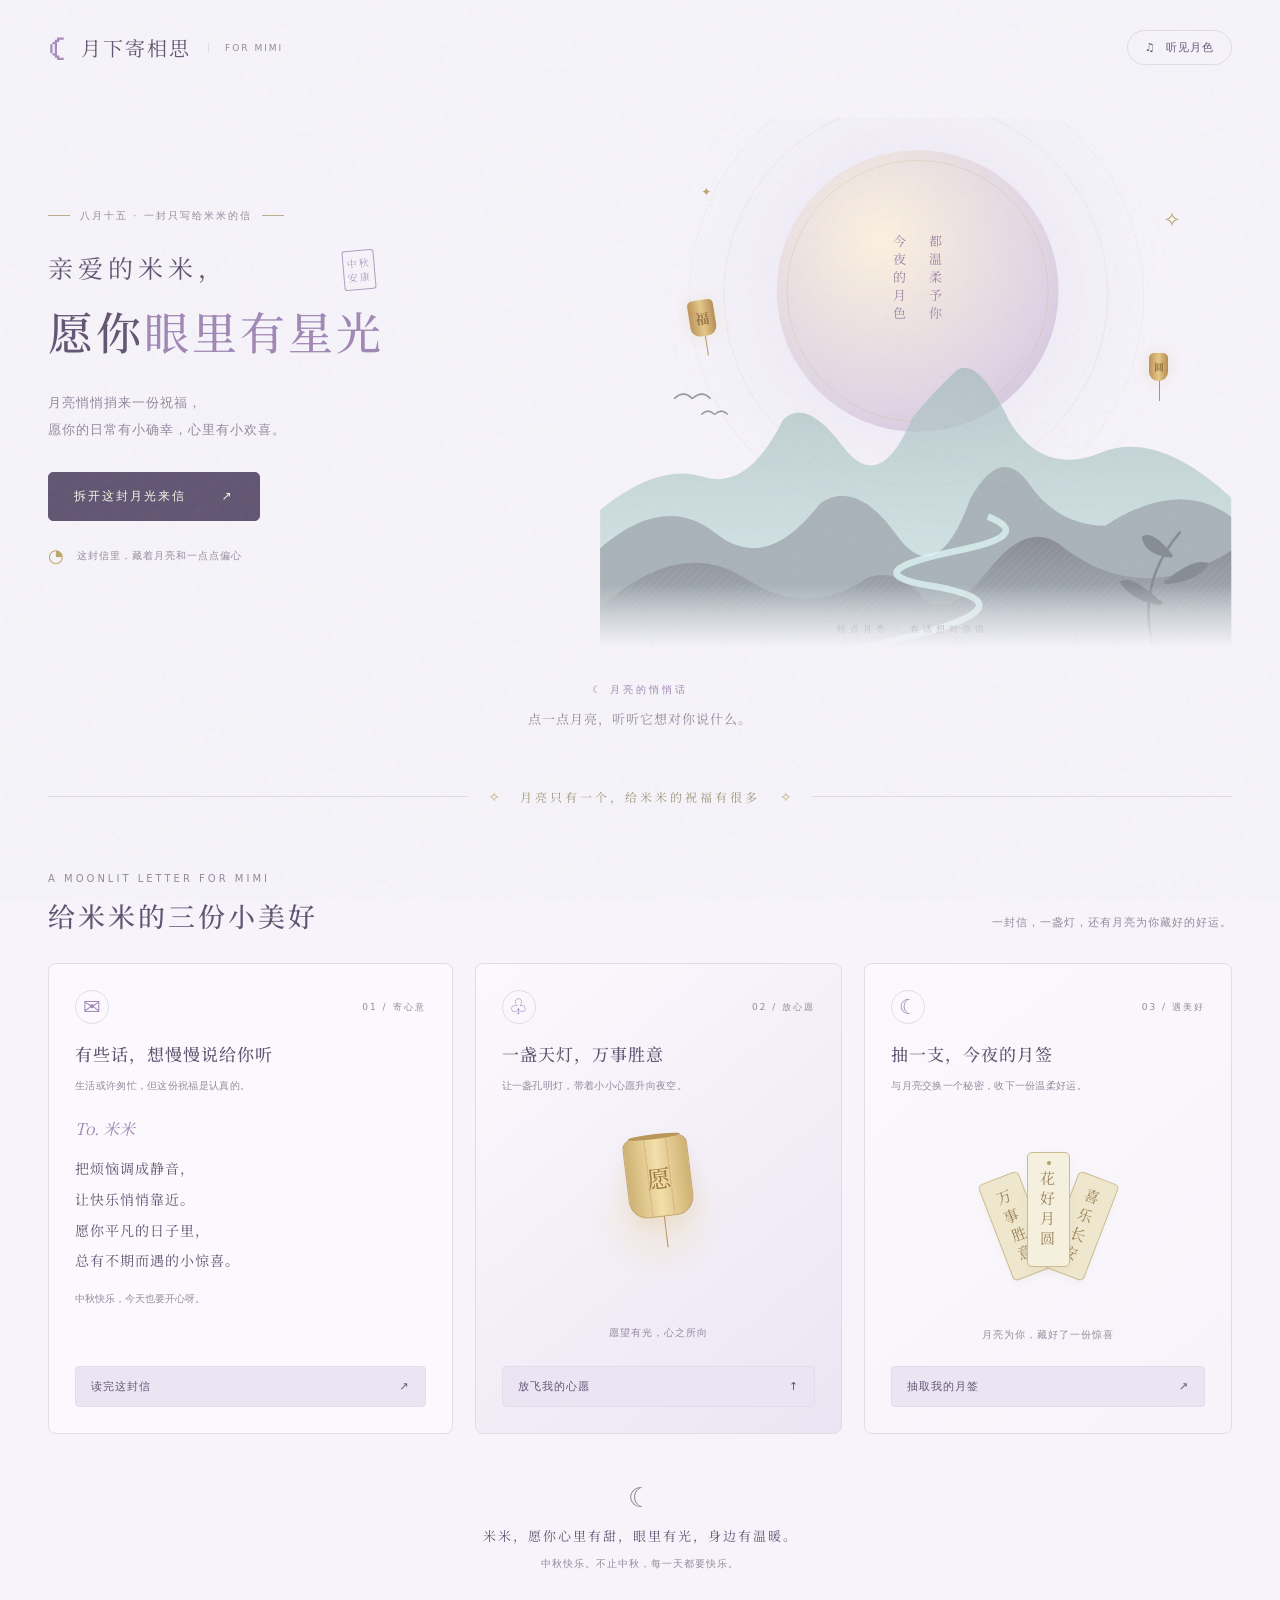
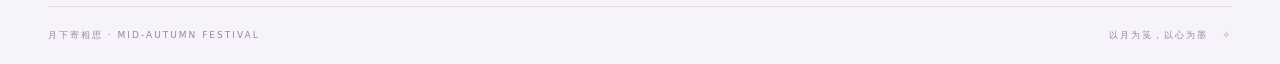
==== mimi.html @ a18cd8bc "Build personalized Mid-Autumn greeting pages" ====
<!doctype html>
<html lang="zh-CN">
<head>
  <meta charset="UTF-8"><meta name="viewport" content="width=device-width, initial-scale=1">
  <meta name="theme-color" content="#eef0e6"><meta name="description" content="给米米的一份中秋小惊喜。愿月光温柔，愿你常乐常安。">
  <title>给米米的月光来信 · 中秋快乐</title><link rel="stylesheet" href="style.css"><link rel="stylesheet" href="personal.css">
</head>
<body class="personal theme-lilac" data-recipient="mimi">
  <header class="header"><a class="brand" href="mimi.html" aria-label="给米米的月光来信"><span class="brand-icon">☾</span>月下寄相思<span class="brand-en">FOR MIMI</span></a><button class="sound" id="sound" aria-pressed="false"><span>♫</span> <span id="sound-label">听见月色</span></button></header>
  <main>
    <section class="hero" aria-labelledby="title">
      <div class="hero-copy"><div class="eyebrow"><span></span> 八月十五 · 一封只写给米米的信 <span></span></div><h1 id="title"><small>亲爱的米米，</small>愿你<span>眼里有星光</span><i class="seal">中秋<br>安康</i></h1><p class="intro">月亮悄悄捎来一份祝福，<br>愿你的日常有小确幸，心里有小欢喜。</p><button class="primary" id="start">拆开这封月光来信 <span>↗</span></button><div class="hero-note"><span class="small-moon">◔</span> 这封信里，藏着月亮和一点点偏心</div></div>
      <div class="landscape" aria-label="月光下的山水与祝福">
        <button class="moon" id="moon-secret" aria-label="点月亮，读给米米的悄悄话"><span>今夜的月色</span><span>都温柔予你</span></button><div class="orbit orbit-one"></div><div class="orbit orbit-two"></div>
        <svg class="mountains" viewBox="0 0 760 560" fill="none" xmlns="http://www.w3.org/2000/svg" aria-hidden="true"><defs><linearGradient id="back" x2="0" y2="1"><stop stop-color="#9cad98"/><stop offset="1" stop-color="#ced5be"/></linearGradient><linearGradient id="front" x2="0" y2="1"><stop stop-color="#3e695c"/><stop offset="1" stop-color="#8caa89"/></linearGradient><pattern id="lines" width="9" height="9" patternUnits="userSpaceOnUse"><path d="M0 9L9 0" stroke="#f4f2dc" stroke-opacity=".1"/></pattern></defs><path d="M0 383Q70 326 124 343T220 275Q247 246 292 306T376 272Q401 241 427 217T494 278Q535 342 603 314T760 368V560H0Z" fill="url(#back)"/><path d="M0 429Q78 362 139 411T265 375Q308 345 357 413T446 369Q483 303 517 352T608 402Q697 344 760 391V560H0Z" fill="#779580"/><path d="M0 500Q97 415 174 465T323 464Q359 452 390 490Q421 515 469 454T558 428Q653 500 760 432V560H0Z" fill="url(#front)"/><path d="M0 500Q97 415 174 465T323 464Q359 452 390 490Q421 515 469 454T558 428Q653 500 760 432V560H0Z" fill="url(#lines)"/><path d="M260 560Q570 501 391 473Q306 457 434 431Q523 413 467 391" stroke="#e0dfbe" stroke-width="8" opacity=".75"/><path d="M89 249q12-11 22 0m0 0q12-11 22 0M122 268q8-8 16 0m0 0q8-8 16 0" stroke="#5e7763" stroke-width="2"/><g stroke="#466950" stroke-width="3"><path d="M670 560q-29-84 29-151M677 494q-31-7-43-25M680 469q31-3 48-19M688 438q-22-7-31-19"/><path d="M689 439q-23-30-35-23q4 20 35 23M680 471q34-29 51-23q-13 20-51 23M676 496q-36-34-48-26q16 23 48 26" fill="#466950"/></g></svg>
        <div class="scene-lantern lantern-a"><b>福</b></div><div class="scene-lantern lantern-b"><b>圆</b></div><div class="scene-caption">轻点月亮 · 有话想对你说</div><div class="star star-one">✧</div><div class="star star-two">✦</div>
      </div>
    </section>
    <div class="secret-note"><span>☾ 月亮的悄悄话</span><p id="secret-message" aria-live="polite">点一点月亮，听听它想对你说什么。</p></div>
    <div class="poem-divider"><span></span><i>✧</i><p>月亮只有一个，给米米的祝福有很多</p><i>✧</i><span></span></div>
    <section class="wishes" id="wishes" aria-labelledby="wishes-title"><div class="section-heading"><div><p class="eyebrow">A MOONLIT LETTER FOR MIMI</p><h2 id="wishes-title">给米米的三份小美好</h2></div><p>一封信，一盏灯，还有月亮为你藏好的好运。</p></div>
      <div class="cards"><article class="card letter-card"><div class="card-top"><span class="card-icon">✉</span><span class="card-number">01 / 寄心意</span></div><h3>有些话，想慢慢说给你听</h3><p>生活或许匆忙，但这份祝福是认真的。</p><div class="letter-preview"><span class="letter-salutation">To. 米米</span><p>把烦恼调成静音，<br>让快乐悄悄靠近。<br>愿你平凡的日子里，<br>总有不期而遇的小惊喜。</p><span class="letter-mark">中秋快乐，今天也要开心呀。</span></div><button class="card-button" id="open-letter">读完这封信 <span>↗</span></button></article>
      <article class="card lantern-card"><div class="card-top"><span class="card-icon">♧</span><span class="card-number">02 / 放心愿</span></div><h3>一盏天灯，万事胜意</h3><p>让一盏孔明灯，带着小小心愿升向夜空。</p><div class="lantern-preview" aria-hidden="true"><div class="lantern-glow"></div><div class="large-lantern"><span>愿</span></div><div class="lantern-string"></div></div><div class="lantern-counter" id="lantern-counter">愿望有光，心之所向</div><button class="card-button" id="release">放飞我的心愿 <span>↑</span></button></article>
      <article class="card fortune-card"><div class="card-top"><span class="card-icon">☾</span><span class="card-number">03 / 遇美好</span></div><h3>抽一支，今夜的月签</h3><p>与月亮交换一个秘密，收下一份温柔好运。</p><div class="fortune-art" aria-hidden="true"><div class="fortune-slip slip-left">万事胜意</div><div class="fortune-slip slip-right">喜乐长安</div><div class="fortune-slip slip-center">花好月圆</div></div><p class="fortune-hint" id="fortune-hint">月亮为你，藏好了一份惊喜</p><button class="card-button" id="draw">抽取我的月签 <span>↗</span></button></article></div>
    </section>
    <footer><span class="footer-moon">☾</span><p>米米，愿你心里有甜，眼里有光，身边有温暖。</p><span>中秋快乐。不止中秋，每一天都要快乐。</span><div class="footer-bottom"><span>月下寄相思 · MID-AUTUMN FESTIVAL</span><span>以月为笺，以心为墨 <i>✧</i></span></div></footer>
  </main>
  <div class="flying-lanterns" id="sky" aria-hidden="true"></div><div class="toast" id="toast" role="status"></div>
  <dialog id="result"><button class="close" id="close-dialog" aria-label="关闭">×</button><div class="dialog-moon">☾</div><p class="eyebrow" id="result-kicker">一封月光来信</p><h2 id="result-title">中秋快乐</h2><p class="result-to" id="result-to"></p><p class="result-message" id="result-message"></p><p class="result-from" id="result-from"></p><div class="dialog-actions"><button class="primary" id="share">复制祝福链接 ↗</button><button class="secondary" id="save">保存祝福卡片 ↓</button></div><p class="dialog-foot">天涯共此时 · 千里共婵娟</p></dialog>
  <script src="profiles.js"></script><script src="app.js"></script>
</body>
</html>
---- style.css ----
@import url('https://fonts.googleapis.com/css2?family=Noto+Serif+SC:wght@400;500;600;700&display=swap');
:root{--paper:#f6f5ed;--ink:#294c40;--muted:#7d8777;--gold:#b99958;--line:#dce0d1;--serif:'Noto Serif SC','Songti SC',SimSun,serif}*{box-sizing:border-box}html{scroll-behavior:smooth}body{margin:0;background:var(--paper);color:var(--ink);font-family:system-ui,-apple-system,'Microsoft YaHei',sans-serif;font-size:14px}body:before{content:'';position:fixed;inset:0;pointer-events:none;opacity:.13;z-index:10;background-image:url("data:image/svg+xml,%3Csvg viewBox='0 0 180 180' xmlns='http://www.w3.org/2000/svg'%3E%3Cfilter id='n'%3E%3CfeTurbulence type='fractalNoise' baseFrequency='.85' numOctaves='3' stitchTiles='stitch'/%3E%3C/filter%3E%3Cpath fill='%23918f72' opacity='.35' filter='url(%23n)' d='M0 0h180v180H0z'/%3E%3C/svg%3E")}button,a,input,textarea{-webkit-tap-highlight-color:transparent}button{font:inherit;cursor:pointer}button:focus-visible,a:focus-visible{outline:3px solid #b99958;outline-offset:5px}button{transition:transform .2s,background .2s}button:hover{transform:translateY(-2px)}.header{max-width:1280px;margin:auto;height:100px;padding:0 48px;display:flex;align-items:center;justify-content:space-between}.brand{display:flex;align-items:center;gap:13px;color:var(--ink);text-decoration:none;font-family:var(--serif);font-size:20px;letter-spacing:2px}.brand-icon{font:36px Georgia;color:var(--gold)}.brand-en{font:9px system-ui;letter-spacing:2px;border-left:1px solid #ccd1c2;padding-left:16px;margin-left:4px}.sound{background:transparent;border:1px solid #d5dacb;border-radius:30px;padding:9px 17px;color:#647463;font-size:11px;letter-spacing:1px}.sound>span:first-child{margin-right:6px}.hero{max-width:1280px;margin:auto;min-height:586px;position:relative;display:grid;grid-template-columns:46% 54%;align-items:center;padding:10px 48px 45px}.hero-copy{z-index:2;padding-top:10px}.eyebrow{font-size:10px;letter-spacing:3px;color:#8c977f;display:flex;align-items:center;gap:10px}.hero .eyebrow{color:#928569;letter-spacing:4px;font-size:12px}.eyebrow>span{width:22px;height:1px;background:#b9ae8e}h1{font:500 clamp(40px,4.3vw,61px)/1.55 var(--serif);letter-spacing:7px;margin:23px 0 19px;position:relative;width:max-content}h1>span{color:#a48c54}.seal{display:inline-block;vertical-align:middle;font:11px/1.4 var(--serif);font-style:normal;color:#a8664d;border:1px solid #ae735e;border-radius:3px;padding:5px 3px;letter-spacing:2px;margin-left:14px;transform:rotate(-5deg)}.intro{color:#7a8373;line-height:2.1;font-size:13px;letter-spacing:2px;margin-bottom:29px}.primary{border:1px solid var(--ink);border-radius:5px;background:var(--ink);color:#faf7e8;padding:15px 25px;font-size:12px;letter-spacing:2px}.primary span{margin-left:30px}.primary:hover{background:#3b6250}.hero-note{margin-top:24px;font-size:10px;letter-spacing:1px;color:#999d8d}.small-moon{color:#bda76e;font-size:18px;margin-right:8px;vertical-align:middle}.landscape{height:530px;position:relative;isolation:isolate;overflow:hidden;mask-image:linear-gradient(to bottom,#000 88%,transparent)}.moon{position:absolute;width:282px;height:282px;top:32px;left:50%;transform:translateX(-48%);border-radius:50%;background:radial-gradient(circle at 37% 32%,#f3e9ba,#e7d398 65%,#d9c184);box-shadow:0 0 65px 28px #eadbb52b;display:flex;gap:17px;justify-content:center;padding-top:64px;color:#a89762}.moon:after{content:'';position:absolute;inset:10px;border:1px solid #c3b77944;border-radius:50%}.moon span{writing-mode:vertical-rl;letter-spacing:5px;font-family:var(--serif);font-size:13px;height:130px}.mountains{position:absolute;width:115%;bottom:-9px;left:-7%;height:465px}.orbit{position:absolute;width:385px;height:385px;border:1px solid #c9c7a538;border-radius:50%;left:50%;top:-16px;transform:translateX(-49%);z-index:-1}.orbit-two{width:455px;height:455px;top:-50px;border-style:dashed}.scene-caption{position:absolute;bottom:12px;left:50%;transform:translateX(-50%);letter-spacing:4px;font-size:10px;color:#526e57}.star{position:absolute;color:#bea269;font-size:21px}.star-one{right:8%;top:90px}.star-two{left:17%;top:67px;font-size:12px}.scene-lantern{position:absolute;width:26px;height:36px;background:linear-gradient(90deg,#bb9259,#e6c887,#b68b4f);border-radius:5px 5px 9px 9px;box-shadow:0 0 15px #d9c18b44;animation:bob 5s ease-in-out infinite;display:grid;place-items:center;color:#957342;font-family:var(--serif)}.scene-lantern:after{content:'';height:20px;width:1px;background:#b49660;position:absolute;top:100%;left:50%}.lantern-a{left:15%;top:182px;transform:rotate(-9deg)}.lantern-b{right:10%;top:235px;width:19px;height:28px;font-size:10px;animation-delay:-2s}.poem-divider{display:flex;align-items:center;justify-content:center;gap:20px;max-width:1184px;margin:0 auto 58px;color:#9c987c}.poem-divider>span{height:1px;background:var(--line);flex:1}.poem-divider i{font-style:normal;color:#bca772}.poem-divider p{font-family:var(--serif);font-size:12px;letter-spacing:3px}.wishes{max-width:1280px;padding:0 48px;margin:auto;scroll-margin-top:35px}.section-heading{display:flex;align-items:end;justify-content:space-between;margin-bottom:28px}.section-heading h2{font:500 27px var(--serif);letter-spacing:3px;margin:12px 0 0}.section-heading>p{color:#8b9183;font-size:11px;letter-spacing:1px;margin:0 0 5px}.cards{display:grid;grid-template-columns:1.1fr 1fr 1fr;gap:22px}.card{border:1px solid var(--line);padding:26px;border-radius:8px;background:#faf9f280;min-width:0;display:flex;flex-direction:column}.card-top{display:flex;justify-content:space-between;align-items:center;margin-bottom:17px}.card-icon{width:34px;height:34px;border:1px solid #cbd4bf;border-radius:50%;display:grid;place-items:center;font-size:21px;color:#789170}.card-number{font-size:9px;letter-spacing:2px;color:#929984}.card h3{font:500 18px var(--serif);letter-spacing:1px;margin:0 0 11px}.card>p{font-size:10px;color:#929686;line-height:1.8;margin:0;letter-spacing:.3px}.input-row{display:grid;grid-template-columns:1fr 1fr;gap:12px;margin-top:24px}label{display:block;font-size:10px;color:#7c8673}input,textarea{font:11px/1.6 inherit;color:#395543;background:#f0f0e6;border:1px solid #e2e4d8;border-radius:4px;width:100%;padding:9px 10px;margin-top:7px;outline:none;font-family:inherit;font-size:11px}input:focus,textarea:focus{border-color:#8c9e7e}input::placeholder,textarea::placeholder{color:#a1a592}textarea{resize:vertical;min-height:75px;max-height:200px}.message-label{margin-top:13px}.card-button{display:flex;align-items:center;justify-content:space-between;width:100%;border:1px solid #c8d0be;border-radius:4px;background:transparent;color:#5c7357;padding:12px 15px;margin-top:22px;font-size:11px;letter-spacing:1px}.card-button:hover{background:#e9eddf}.letter-card .card-button{background:#e7ecdf}.lantern-card{background:linear-gradient(135deg,#f6f6ed,#eef1e7)}.fortune-card{background:linear-gradient(135deg,#faf8ee,#f2f0e4)}.lantern-preview{height:162px;position:relative;display:grid;place-items:center;margin-top:6px}.lantern-glow{position:absolute;width:150px;height:150px;background:radial-gradient(circle,#ead49a50,transparent 65%)}.large-lantern{width:65px;height:80px;border-radius:9px 9px 19px 19px;border:1px solid #c5a56c;background:repeating-linear-gradient(90deg,transparent 0px,transparent 20px,#a6814c33 21px,#a6814c33 22px),linear-gradient(90deg,#cfb173,#f3dfaa 50%,#cfb173);transform:rotate(-7deg);display:grid;place-items:center;position:relative;box-shadow:0 8px 18px #b698521a;animation:bob 5s ease-in-out infinite}.large-lantern:before{content:'';position:absolute;left:5px;right:5px;top:-4px;height:5px;border-radius:50%;background:#b99759}.large-lantern:after{content:'';position:absolute;height:32px;width:1px;background:#b89659;bottom:-32px;left:50%}.large-lantern span{font:24px var(--serif);color:#9b783f}.lantern-counter,.card .fortune-hint{font-size:10px;letter-spacing:1px;text-align:center;color:#9a987a;margin-top:auto}.fortune-art{height:162px;position:relative;margin-top:6px;display:flex;justify-content:center;align-items:center}.fortune-slip{position:absolute;width:43px;height:103px;border:1px solid #cbbb90;border-radius:5px;background:#eee6cd;writing-mode:vertical-rl;display:grid;place-items:center;font:15px var(--serif);letter-spacing:5px;color:#9b855b;box-shadow:0 3px 8px #9e8a5810}.slip-left{transform:rotate(-21deg) translate(-35px,0)}.slip-right{transform:rotate(21deg) translate(35px,0)}.slip-center{height:115px;background:#f5efde;transform:translateY(-4px)}.slip-center:before{content:'';position:absolute;top:8px;left:19px;width:4px;height:4px;background:#b59d69;border-radius:50%}footer{text-align:center;padding:48px 48px 0;max-width:1280px;margin:auto}.footer-moon{font-size:27px;color:#b3a06e}footer>p{font:13px var(--serif);color:#7f8977;letter-spacing:2px;margin:13px 0 9px}footer>span:not(.footer-moon){font-size:10px;color:#a0a492;letter-spacing:1px}.footer-bottom{border-top:1px solid var(--line);margin-top:35px;display:flex;justify-content:space-between;padding:22px 0;font-size:9px;letter-spacing:2px;color:#939b88}.footer-bottom i{font-style:normal;color:#b39b5e;margin-left:10px}.flying-lanterns{position:fixed;inset:0;pointer-events:none;overflow:hidden;z-index:20}.flying-lantern{position:absolute;bottom:-130px;animation:fly 7s ease-in forwards}.toast{position:fixed;left:50%;bottom:30px;transform:translate(-50%,15px);background:#294c40;color:#faf7e8;padding:13px 23px;border-radius:6px;font-size:12px;z-index:40;opacity:0;pointer-events:none;transition:.3s;max-width:90vw;width:max-content}.toast.show{opacity:1;transform:translate(-50%,0)}dialog{border:1px solid #c5c9ac;background:#f6f3e7;border-radius:12px;width:min(480px,calc(100% - 32px));max-height:90dvh;overflow:auto;padding:35px;text-align:center;color:var(--ink);box-shadow:0 20px 100px #15372d30}dialog::backdrop{background:#173b3266;backdrop-filter:blur(5px)}.close{position:absolute;right:15px;top:10px;border:0;background:transparent;font-size:27px;color:#8f987e}.dialog-moon{font-size:54px;color:var(--gold);line-height:1.2}dialog .eyebrow{justify-content:center;margin-top:14px}dialog h2{font:500 30px var(--serif);letter-spacing:4px}.result-to{text-align:left;color:#8d825f;font:15px var(--serif)}.result-message{white-space:pre-wrap;overflow-wrap:anywhere;font:17px/2 var(--serif);padding:15px 0}.result-from{text-align:right;font-size:12px;color:#8d825f}.dialog-actions{display:grid;gap:10px;margin-top:28px}.secondary{border:1px solid #c8ceba;background:transparent;border-radius:5px;color:var(--ink);padding:12px;letter-spacing:2px;font-size:12px}.dialog-foot{font-size:10px;letter-spacing:3px;color:#a2a58b;margin:25px 0 0}@keyframes bob{50%{translate:0 -9px;rotate:3deg}}@keyframes fly{0%{transform:translateY(0) rotate(-8deg);opacity:0}8%{opacity:1}85%{opacity:1}100%{transform:translateY(-115vh) translateX(60px) rotate(9deg);opacity:0}}@media(min-width:1500px){.hero{min-height:630px}.landscape{height:570px}.mountains{height:510px}.moon{top:40px;width:305px;height:305px}}@media(max-width:1000px){.header,.hero,.wishes{padding-left:28px;padding-right:28px}.brand-en{display:none}h1{font-size:43px;letter-spacing:4px}.seal{margin-left:8px}.hero{min-height:510px}.landscape{height:470px}.moon{width:240px;height:240px;top:45px}.mountains{height:405px}.cards{gap:14px}.card{padding:20px 17px}.card h3{font-size:16px}.poem-divider{margin-left:28px;margin-right:28px}.section-heading>p{font-size:10px}}@media(max-width:720px){.header{height:78px;padding:0 22px}.brand{font-size:17px;gap:8px}.sound{font-size:10px;padding:8px 12px}.hero{display:flex;flex-direction:column;padding:20px 22px 0;overflow:hidden}.hero-copy{text-align:center;width:100%}.hero .eyebrow{justify-content:center;font-size:10px}h1{margin:20px auto;font-size:43px;line-height:1.5}.intro{font-size:12px;margin-bottom:23px}.hero-note{margin-top:17px}.landscape{width:min(100vw,510px);height:340px;margin-top:4px}.moon{width:200px;height:200px;top:24px;padding-top:39px}.moon span{font-size:11px;height:100px}.mountains{height:305px;bottom:-25px}.orbit{width:275px;height:275px;top:-14px}.orbit-two{width:330px;height:330px;top:-42px}.lantern-a{top:119px}.lantern-b{top:155px}.scene-caption{bottom:8px}.star-one{top:66px}.poem-divider{margin:22px 22px 34px;gap:10px}.poem-divider p{font-size:10px;letter-spacing:1px}.wishes{padding:0 22px}.section-heading{display:block}.section-heading h2{font-size:25px}.section-heading>p{margin-top:14px}.cards{grid-template-columns:1fr;gap:18px}.card{padding:25px}.card h3{font-size:20px}.card>p{font-size:12px}.card-number{font-size:10px}label,input,textarea,.card-button{font-size:12px}.card-button{margin-top:20px}.lantern-preview,.fortune-art{height:172px}.lantern-counter,.card .fortune-hint{font-size:11px}footer{padding:38px 22px 0}footer>p{font-size:11px;letter-spacing:1px}.footer-bottom{font-size:8px;letter-spacing:1px;gap:15px}.footer-bottom>span:last-child{display:none}}@media(prefers-reduced-motion:reduce){html{scroll-behavior:auto}*,*:before,*:after{animation:none!important;transition:none!important}.flying-lantern{bottom:50%;opacity:1}}
---- personal.css ----
.gift-switch{max-width:1184px;margin:6px auto 0;padding:14px 20px;border:1px solid var(--line);border-radius:8px;display:flex;align-items:center;justify-content:center;gap:25px;background:#fff8}.gift-switch>span{font-size:11px;color:var(--muted);letter-spacing:2px}.gift-switch a{font-size:12px;color:var(--ink);text-decoration:none;padding:8px 13px;border-radius:20px;background:#eee9df}.gift-switch a:last-child{background:#eae5f0}.gift-switch a span{margin-left:12px}.theme-rose{--paper:#fbf5f0;--ink:#79564e;--muted:#9f8b80;--gold:#b7896c;--line:#eaded3;--accent:#bf8b78;--wash:#f3e6dc;--soft:#fdf9f3;--scene-hue:310deg}.theme-lilac{--paper:#f6f4fa;--ink:#625573;--muted:#94889e;--gold:#aa8cbd;--line:#e2dce9;--accent:#a188b5;--wash:#ebe5f3;--soft:#fbf9fd;--scene-hue:120deg}.personal .header{height:95px}.personal .hero{padding-top:20px;min-height:600px}.personal h1{font-size:45px;letter-spacing:3px;line-height:1.7;max-width:100%}.personal h1 small{display:block;font-size:25px;font-weight:400;letter-spacing:5px;margin-bottom:5px}.personal h1>span{color:var(--accent)}.personal .seal{display:block;position:absolute;right:9px;top:4px;font-size:10px;opacity:.8;color:var(--accent);border-color:var(--accent)}.personal .hero .eyebrow{font-size:10px;letter-spacing:2px;color:var(--muted)}.personal .intro{color:var(--muted);font-size:13px;letter-spacing:1px}.personal .hero-note{color:var(--muted)}.personal .primary:hover{background:var(--accent);border-color:var(--accent)}.personal .sound{color:var(--ink);border-color:var(--line)}.personal .brand-en{border-color:var(--line);color:var(--muted)}.personal .mountains{filter:sepia(.5) hue-rotate(var(--scene-hue)) saturate(.55);opacity:.74}.personal .moon{border:0;cursor:pointer;z-index:1;background:radial-gradient(circle at 37% 32%,#fff1cf,#e9d1a6 65%,#dec39c);box-shadow:0 0 80px 30px #ecd8bb36;transition:box-shadow .4s}.theme-lilac .moon{background:radial-gradient(circle at 37% 32%,#fbf2df,#e0d4e5 65%,#cbbbd6);color:#9b86a6;box-shadow:0 0 80px 30px #dcd2ed44}.personal .moon:hover{transform:translateX(-48%);box-shadow:0 0 85px 40px #e6c89255}.personal .moon:focus-visible{outline-offset:8px}.personal .mountains{z-index:2;pointer-events:none}.personal .moon span{pointer-events:none}.personal .scene-caption{z-index:3;color:var(--ink);font-size:9px}.personal .card{border-color:var(--line);background:var(--soft)}.personal .card-icon{border-color:var(--line);color:var(--accent)}.personal .card-number,.personal .card>p,.personal .section-heading>p,.personal .eyebrow{color:var(--muted)}.personal .card h3{font-size:17px}.personal .card-button{color:var(--ink);border-color:var(--line);margin-top:auto;background:var(--wash)}.personal .card-button:hover{background:var(--line)}.personal .lantern-card{background:linear-gradient(140deg,var(--soft),var(--wash))}.personal .fortune-card{background:linear-gradient(140deg,var(--soft),var(--paper))}.personal .letter-preview{padding:22px 0 19px;flex:1}.letter-salutation{font:italic 16px Georgia,var(--serif);color:var(--accent)}.letter-preview>p{font:14px/2.2 var(--serif);letter-spacing:1px;margin:13px 0;color:var(--ink)}.letter-mark{font-size:10px;color:var(--muted)}.personal .lantern-preview,.personal .fortune-art{height:225px}.personal .lantern-counter,.personal .fortune-hint{margin:0 0 22px;color:var(--muted)}.secret-note{text-align:center;margin:-15px 22px 35px;min-height:61px}.secret-note>span{font-size:10px;color:var(--accent);letter-spacing:3px}.secret-note p{font:13px/1.9 var(--serif);letter-spacing:1px;color:var(--muted);margin:10px 0 0}.personal .poem-divider{margin-bottom:46px}.personal footer>p{color:var(--ink)}.personal footer>span,.personal .footer-bottom{color:var(--muted)}.personal dialog{background:var(--paper);color:var(--ink);border-color:var(--line)}.personal .result-to,.personal .result-from,.personal .dialog-foot{color:var(--muted)}.personal .secondary{color:var(--ink);border-color:var(--line)}.personal .toast{background:var(--ink)}.sparkle{animation:moon-glow .8s ease-out}@keyframes moon-glow{50%{filter:brightness(1.12);box-shadow:0 0 85px 50px #e4cea06b}}@media(max-width:1000px){.personal h1{font-size:35px;letter-spacing:2px}.personal h1 small{font-size:22px}.personal .hero{min-height:530px}.gift-switch{margin-left:28px;margin-right:28px}}@media(max-width:720px){.personal .header{height:75px}.personal .hero{padding-top:24px}.personal h1{font-size:35px;letter-spacing:2px;margin-bottom:18px}.personal h1 small{font-size:23px;margin-bottom:9px}.personal .seal{right:-17px;top:6px;font-size:8px;padding:3px}.personal .intro{font-size:12px}.personal .landscape{margin-top:18px}.personal .hero .eyebrow{font-size:9px;letter-spacing:1px}.personal .moon{width:200px;height:200px}.secret-note{margin:15px 26px 26px}.secret-note p{font-size:12px}.personal .poem-divider{margin-top:0;gap:8px}.personal .poem-divider p{font-size:10px;letter-spacing:0}.personal .section-heading h2{font-size:23px}.personal .card h3{font-size:20px}.personal .lantern-preview,.personal .fortune-art{height:180px}.personal .letter-preview{padding-bottom:25px}.personal .letter-preview>p{font-size:16px}.personal .lantern-counter,.personal .fortune-hint{margin-bottom:20px}.gift-switch{margin:5px 22px 10px;gap:10px;padding:14px;flex-wrap:wrap}.gift-switch>span{flex-basis:100%;text-align:center;margin-bottom:4px}.gift-switch a{font-size:11px;padding:8px 10px}.personal .result-message{font-size:15px;line-height:2}}@media(prefers-reduced-motion:reduce){.sparkle{animation:none}}
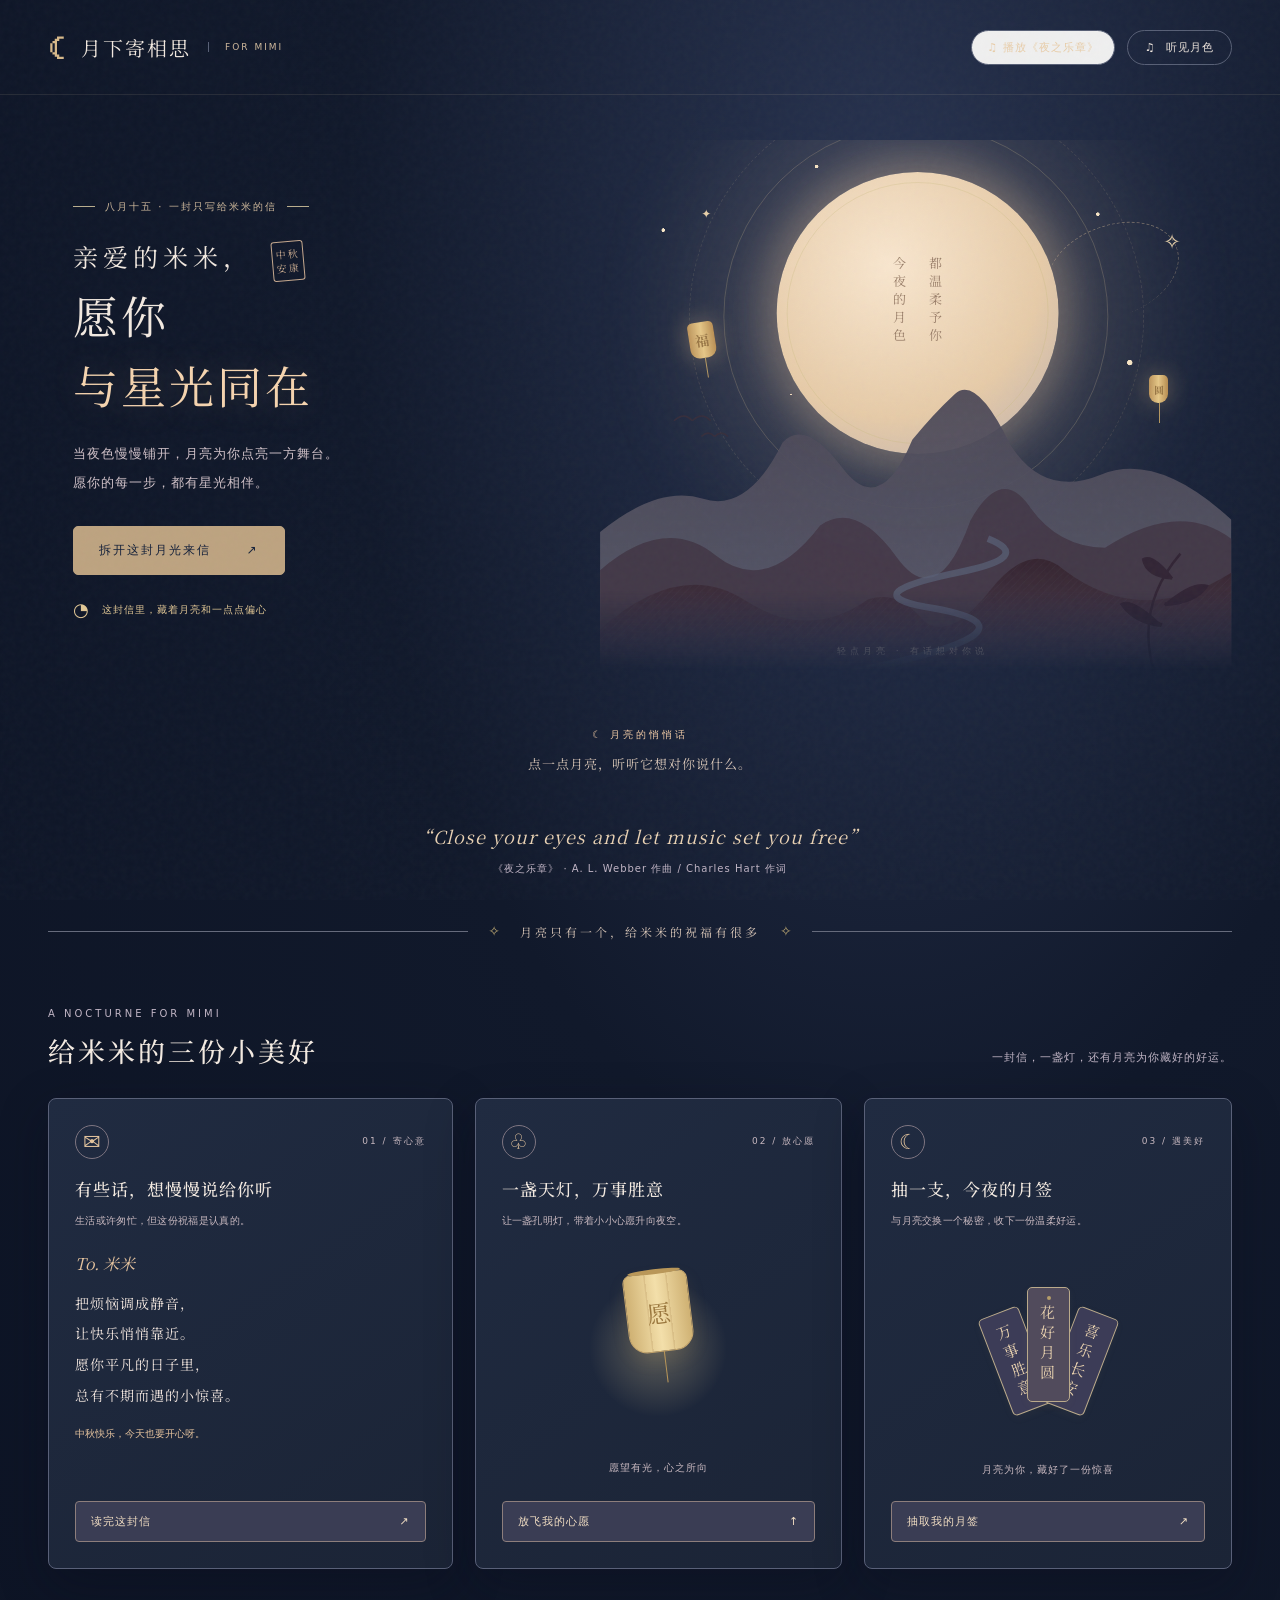
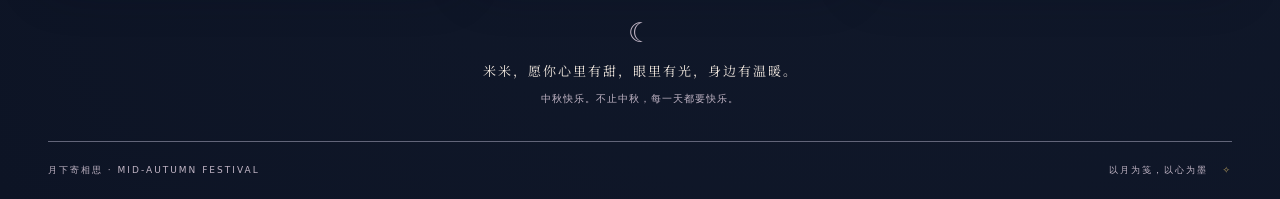
==== commit 4dfc7999: "Theme personal pages around requested songs" ====
--- a/mimi.html
+++ b/mimi.html
@@ -3,28 +3,30 @@
 <head>
   <meta charset="UTF-8"><meta name="viewport" content="width=device-width, initial-scale=1">
   <meta name="theme-color" content="#eef0e6"><meta name="description" content="给米米的一份中秋小惊喜。愿月光温柔，愿你常乐常安。">
-  <title>给米米的月光来信 · 中秋快乐</title><link rel="stylesheet" href="style.css"><link rel="stylesheet" href="personal.css">
+  <title>给米米的月光来信 · 中秋快乐</title><link rel="stylesheet" href="style.css"><link rel="stylesheet" href="personal.css"><link rel="stylesheet" href="duet.css">
 </head>
 <body class="personal theme-lilac" data-recipient="mimi">
-  <header class="header"><a class="brand" href="mimi.html" aria-label="给米米的月光来信"><span class="brand-icon">☾</span>月下寄相思<span class="brand-en">FOR MIMI</span></a><button class="sound" id="sound" aria-pressed="false"><span>♫</span> <span id="sound-label">听见月色</span></button></header>
+  <header class="header"><a class="brand" href="mimi.html" aria-label="给米米的月光来信"><span class="brand-icon">☾</span>月下寄相思<span class="brand-en">FOR MIMI</span></a><button class="song-link" id="song-play" type="button" data-video="NqSBtk4z5qo" aria-label="在页面中播放《夜之乐章》">♫ 播放《夜之乐章》</button><button class="sound" id="sound" aria-pressed="false"><span>♫</span> <span id="sound-label">听见月色</span></button></header>
   <main>
     <section class="hero" aria-labelledby="title">
-      <div class="hero-copy"><div class="eyebrow"><span></span> 八月十五 · 一封只写给米米的信 <span></span></div><h1 id="title"><small>亲爱的米米，</small>愿你<span>眼里有星光</span><i class="seal">中秋<br>安康</i></h1><p class="intro">月亮悄悄捎来一份祝福，<br>愿你的日常有小确幸，心里有小欢喜。</p><button class="primary" id="start">拆开这封月光来信 <span>↗</span></button><div class="hero-note"><span class="small-moon">◔</span> 这封信里，藏着月亮和一点点偏心</div></div>
-      <div class="landscape" aria-label="月光下的山水与祝福">
+      <div class="hero-copy"><div class="eyebrow"><span></span> 八月十五 · 一封只写给米米的信 <span></span></div><h1 id="title"><small>亲爱的米米，</small>愿你<span>与星光同在</span><i class="seal">中秋<br>安康</i></h1><p class="intro">当夜色慢慢铺开，月亮为你点亮一方舞台。<br>愿你的每一步，都有星光相伴。</p><button class="primary" id="start">拆开这封月光来信 <span>↗</span></button><div class="hero-note"><span class="small-moon">◔</span> 这封信里，藏着月亮和一点点偏心</div></div>
+      <div class="landscape" aria-label="夜幕中闪烁的星辰、月光与远山"><div class="night-sky" aria-hidden="true"></div>
         <button class="moon" id="moon-secret" aria-label="点月亮，读给米米的悄悄话"><span>今夜的月色</span><span>都温柔予你</span></button><div class="orbit orbit-one"></div><div class="orbit orbit-two"></div>
         <svg class="mountains" viewBox="0 0 760 560" fill="none" xmlns="http://www.w3.org/2000/svg" aria-hidden="true"><defs><linearGradient id="back" x2="0" y2="1"><stop stop-color="#9cad98"/><stop offset="1" stop-color="#ced5be"/></linearGradient><linearGradient id="front" x2="0" y2="1"><stop stop-color="#3e695c"/><stop offset="1" stop-color="#8caa89"/></linearGradient><pattern id="lines" width="9" height="9" patternUnits="userSpaceOnUse"><path d="M0 9L9 0" stroke="#f4f2dc" stroke-opacity=".1"/></pattern></defs><path d="M0 383Q70 326 124 343T220 275Q247 246 292 306T376 272Q401 241 427 217T494 278Q535 342 603 314T760 368V560H0Z" fill="url(#back)"/><path d="M0 429Q78 362 139 411T265 375Q308 345 357 413T446 369Q483 303 517 352T608 402Q697 344 760 391V560H0Z" fill="#779580"/><path d="M0 500Q97 415 174 465T323 464Q359 452 390 490Q421 515 469 454T558 428Q653 500 760 432V560H0Z" fill="url(#front)"/><path d="M0 500Q97 415 174 465T323 464Q359 452 390 490Q421 515 469 454T558 428Q653 500 760 432V560H0Z" fill="url(#lines)"/><path d="M260 560Q570 501 391 473Q306 457 434 431Q523 413 467 391" stroke="#e0dfbe" stroke-width="8" opacity=".75"/><path d="M89 249q12-11 22 0m0 0q12-11 22 0M122 268q8-8 16 0m0 0q8-8 16 0" stroke="#5e7763" stroke-width="2"/><g stroke="#466950" stroke-width="3"><path d="M670 560q-29-84 29-151M677 494q-31-7-43-25M680 469q31-3 48-19M688 438q-22-7-31-19"/><path d="M689 439q-23-30-35-23q4 20 35 23M680 471q34-29 51-23q-13 20-51 23M676 496q-36-34-48-26q16 23 48 26" fill="#466950"/></g></svg>
         <div class="scene-lantern lantern-a"><b>福</b></div><div class="scene-lantern lantern-b"><b>圆</b></div><div class="scene-caption">轻点月亮 · 有话想对你说</div><div class="star star-one">✧</div><div class="star star-two">✦</div>
       </div>
     </section>
     <div class="secret-note"><span>☾ 月亮的悄悄话</span><p id="secret-message" aria-live="polite">点一点月亮，听听它想对你说什么。</p></div>
+    <figure class="song-quote"><blockquote>“Close your eyes and let music set you free”</blockquote><figcaption>《夜之乐章》 · A. L. Webber 作曲 / Charles Hart 作词</figcaption></figure>
     <div class="poem-divider"><span></span><i>✧</i><p>月亮只有一个，给米米的祝福有很多</p><i>✧</i><span></span></div>
-    <section class="wishes" id="wishes" aria-labelledby="wishes-title"><div class="section-heading"><div><p class="eyebrow">A MOONLIT LETTER FOR MIMI</p><h2 id="wishes-title">给米米的三份小美好</h2></div><p>一封信，一盏灯，还有月亮为你藏好的好运。</p></div>
+    <section class="wishes" id="wishes" aria-labelledby="wishes-title"><div class="section-heading"><div><p class="eyebrow">A NOCTURNE FOR MIMI</p><h2 id="wishes-title">给米米的三份小美好</h2></div><p>一封信，一盏灯，还有月亮为你藏好的好运。</p></div>
       <div class="cards"><article class="card letter-card"><div class="card-top"><span class="card-icon">✉</span><span class="card-number">01 / 寄心意</span></div><h3>有些话，想慢慢说给你听</h3><p>生活或许匆忙，但这份祝福是认真的。</p><div class="letter-preview"><span class="letter-salutation">To. 米米</span><p>把烦恼调成静音，<br>让快乐悄悄靠近。<br>愿你平凡的日子里，<br>总有不期而遇的小惊喜。</p><span class="letter-mark">中秋快乐，今天也要开心呀。</span></div><button class="card-button" id="open-letter">读完这封信 <span>↗</span></button></article>
       <article class="card lantern-card"><div class="card-top"><span class="card-icon">♧</span><span class="card-number">02 / 放心愿</span></div><h3>一盏天灯，万事胜意</h3><p>让一盏孔明灯，带着小小心愿升向夜空。</p><div class="lantern-preview" aria-hidden="true"><div class="lantern-glow"></div><div class="large-lantern"><span>愿</span></div><div class="lantern-string"></div></div><div class="lantern-counter" id="lantern-counter">愿望有光，心之所向</div><button class="card-button" id="release">放飞我的心愿 <span>↑</span></button></article>
       <article class="card fortune-card"><div class="card-top"><span class="card-icon">☾</span><span class="card-number">03 / 遇美好</span></div><h3>抽一支，今夜的月签</h3><p>与月亮交换一个秘密，收下一份温柔好运。</p><div class="fortune-art" aria-hidden="true"><div class="fortune-slip slip-left">万事胜意</div><div class="fortune-slip slip-right">喜乐长安</div><div class="fortune-slip slip-center">花好月圆</div></div><p class="fortune-hint" id="fortune-hint">月亮为你，藏好了一份惊喜</p><button class="card-button" id="draw">抽取我的月签 <span>↗</span></button></article></div>
     </section>
     <footer><span class="footer-moon">☾</span><p>米米，愿你心里有甜，眼里有光，身边有温暖。</p><span>中秋快乐。不止中秋，每一天都要快乐。</span><div class="footer-bottom"><span>月下寄相思 · MID-AUTUMN FESTIVAL</span><span>以月为笺，以心为墨 <i>✧</i></span></div></footer>
   </main>
+  <aside class="music-player" id="music-player" aria-label="播放《夜之乐章》" hidden><div class="music-player-head"><span>♫ 播放《夜之乐章》</span><button id="close-player" type="button" aria-label="关闭音乐播放器">×</button></div><div class="music-video" id="music-video"></div></aside>
   <div class="flying-lanterns" id="sky" aria-hidden="true"></div><div class="toast" id="toast" role="status"></div>
   <dialog id="result"><button class="close" id="close-dialog" aria-label="关闭">×</button><div class="dialog-moon">☾</div><p class="eyebrow" id="result-kicker">一封月光来信</p><h2 id="result-title">中秋快乐</h2><p class="result-to" id="result-to"></p><p class="result-message" id="result-message"></p><p class="result-from" id="result-from"></p><div class="dialog-actions"><button class="primary" id="share">复制祝福链接 ↗</button><button class="secondary" id="save">保存祝福卡片 ↓</button></div><p class="dialog-foot">天涯共此时 · 千里共婵娟</p></dialog>
   <script src="profiles.js"></script><script src="app.js"></script>
--- a/duet.css
+++ b/duet.css
@@ -0,0 +1,9 @@
+/* 两封信各自的舞台：夜色与白色 */
+.theme-lilac{--paper:#11192b;--ink:#f2e9e0;--muted:#c1b5c5;--gold:#d7b98a;--line:#586076;--accent:#f1cba6;--wash:#2b3048;--soft:#1c263a;--scene-hue:172deg;background:radial-gradient(ellipse at 69% 13%,#283350 0,#11192b 43%,#0d1425 100%)}
+.theme-lilac:before{opacity:.08}.theme-lilac .header{border-bottom:1px solid #d7c7a51c}.theme-lilac .hero{min-height:645px}.theme-lilac .hero .eyebrow,.theme-lilac .brand-en{color:#cfb99c}.theme-lilac h1{font-weight:400;line-height:1.55}.theme-lilac h1>span{display:block;color:#f5d4af;text-shadow:0 0 35px #d6af8244}.theme-lilac .hero-copy{padding-left:25px}.theme-lilac .intro{color:#d1c2c9;line-height:2.25}.theme-lilac .hero-note,.theme-lilac .small-moon{color:#e1c795}.theme-lilac .primary{background:#bda380;border-color:#bda380;color:#142039}.theme-lilac .primary:hover{background:#d8c19d;border-color:#d8c19d}.theme-lilac .landscape{mask-image:linear-gradient(#000 0 85%,transparent 100%);filter:none}.theme-lilac .moon{background:radial-gradient(circle at 40% 33%,#f8e6cf,#e6cba8 60%,#baaeaf);box-shadow:0 0 40px 12px #e7c69e55,0 0 120px 70px #e8c7a329;color:#9b806b}.theme-lilac .orbit{border-color:#dcc69a37}.theme-lilac .orbit-two{border-color:#dcc69a21}.theme-lilac .mountains{filter:brightness(.43) sepia(.18) hue-rotate(175deg) saturate(1.4);opacity:.94}.theme-lilac .scene-caption{color:#d9c5b5}.theme-lilac .star{color:#e8d1ab}.theme-lilac .poem-divider,.theme-lilac .secret-note p{color:#d7c5b7}.theme-lilac .poem-divider>span{background:#666b7c}.theme-lilac .card{background:linear-gradient(145deg,#202b41,#1b2436);border:1px solid #596078;box-shadow:0 16px 50px #080d1b55}.theme-lilac .card>p,.theme-lilac .card-number,.theme-lilac .card .fortune-hint,.theme-lilac .lantern-counter{color:#c9b9c0}.theme-lilac .card-icon{color:#e3c49d;border-color:#7e7581}.theme-lilac .card-button{background:#3a3d54;color:#f3dfc4;border-color:#8d7e7c}.theme-lilac .card-button:hover{background:#55526a}.theme-lilac .letter-preview>p{color:#f2e6df}.theme-lilac .letter-mark,.theme-lilac .letter-salutation{color:#e5c39e}.theme-lilac .fortune-slip{background:#3c3c57;border-color:#baaa8b;color:#e7d0ae}.theme-lilac .slip-center{background:#514b5c}.theme-lilac .footer-bottom{border-color:#626579}.theme-lilac dialog{background:#1e2840;color:#f7ede7;border-color:#b6a48e}.theme-lilac .result-to,.theme-lilac .result-from,.theme-lilac .dialog-foot{color:#d2beb7}.theme-lilac .secondary{color:#f5e8de;border-color:#8b8094}.theme-lilac .toast{background:#e2c6a2;color:#162034}
+.night-sky{position:absolute;inset:0;pointer-events:none;z-index:-1;background-image:radial-gradient(2px 2px at 11% 17%,#f9e8c9 80%,transparent),radial-gradient(2px 2px at 79% 14%,#f9e8c9 80%,transparent),radial-gradient(3px 3px at 84% 42%,#f9e8c9 80%,transparent),radial-gradient(2px 2px at 35% 5%,#f9e8c9 80%,transparent),radial-gradient(1px 1px at 62% 51%,#f9e8c9 80%,transparent),radial-gradient(1px 1px at 31% 48%,#f9e8c9 80%,transparent)}.night-sky:after{content:'';position:absolute;top:16%;right:8%;width:135px;height:90px;border:1px dashed #e1c69c62;border-left:0;border-bottom:0;transform:rotate(-20deg);border-radius:50%}.theme-lilac .landscape .scene-lantern{box-shadow:0 0 25px #e9c58a66}
+.theme-rose{--paper:#fafbf9;--ink:#455f62;--muted:#879b99;--gold:#b4c7be;--line:#dfeae5;--accent:#84aca4;--wash:#edf4f0;--soft:#fff;--scene-hue:86deg;background:radial-gradient(circle at 71% 20%,#f3faf7,#fff 56%,#f7fbfa)}.theme-rose .header{border-bottom:1px solid #dfebe7}.theme-rose h1{font-weight:400}.theme-rose h1>span{color:#8aaca5}.theme-rose .intro{color:#819593}.theme-rose .primary{background:#71978e;border-color:#71978e;color:white}.theme-rose .primary:hover{background:#5a8178;border-color:#5a8178}.theme-rose .moon{background:radial-gradient(circle at 38% 33%,#fff,#f8fcf9 60%,#deebe5);box-shadow:0 0 90px 40px #e5f0e9a9;color:#99b5ad}.theme-rose .moon:after{border-color:#a6c3b466}.theme-rose .orbit{border-color:#b4d0c95e}.theme-rose .orbit-two{border-color:#b4d0c93d}.theme-rose .mountains{filter:brightness(1.19) sepia(.15) hue-rotate(83deg) saturate(.48);opacity:.48}.theme-rose .card{background:#fffefa;border-color:#dceae5;box-shadow:0 12px 34px #dce9e438}.theme-rose .card-button{background:#eef6f2}.theme-rose .fortune-slip{background:#f7faf5;border-color:#bfcfc1;color:#7b9a8f}.theme-rose .slip-center{background:white}.theme-rose .large-lantern{filter:sepia(.2) hue-rotate(80deg) saturate(.65)}.theme-rose .card-icon{color:#87a89e}.theme-rose .letter-salutation{color:#91b2a7}.theme-rose .poem-divider>span{background:#e2ebe5}.theme-rose .footer-bottom{border-color:#dfeae5}.theme-rose dialog{background:#fcfffb;color:#455f62}.theme-rose .toast{background:#5b8278}
+.white-cloud{position:absolute;inset:0;pointer-events:none;background:radial-gradient(ellipse 95px 23px at 17% 46%,#fff9 30%,transparent 72%),radial-gradient(ellipse 80px 17px at 77% 59%,#fff9 30%,transparent 72%);z-index:1}.white-rabbit{position:absolute;width:62px;height:66px;left:calc(50% + 66px);top:167px;z-index:1;pointer-events:none;opacity:.7}.white-rabbit:before,.white-rabbit:after{content:'';position:absolute;top:0;width:16px;height:39px;background:#c7dcd3;border-radius:50% 50% 22% 22%;transform:rotate(-12deg)}.white-rabbit:before{left:16px}.white-rabbit:after{left:36px;transform:rotate(12deg)}.white-rabbit i{position:absolute;width:53px;height:44px;top:27px;left:5px;background:#c7dcd3;border-radius:52% 48% 43% 44%;transform:rotate(13deg)}.white-rabbit i:after{content:'';position:absolute;width:4px;height:4px;border-radius:50%;background:#758e85;right:10px;top:12px}
+@media(max-width:720px){.theme-lilac .hero{min-height:0}.theme-lilac .hero-copy{padding-left:0}.theme-lilac h1>span{display:block}.theme-lilac .moon{box-shadow:0 0 60px 25px #e8c7a344}.theme-lilac .landscape{height:365px}.theme-rose .hero{min-height:0}.white-rabbit{left:calc(50% + 44px);top:125px;transform:scale(.75)}.night-sky:after{right:2%}}
+.personal .brand{margin-right:auto}.song-link{display:inline-flex;align-items:center;gap:7px;text-decoration:none;color:var(--ink);border:1px solid var(--line);border-radius:30px;padding:9px 15px;font-size:11px;letter-spacing:1px;margin-right:12px;white-space:nowrap;transition:transform .2s,background .2s}.song-link:hover{transform:translateY(-2px);background:var(--wash)}.theme-lilac .song-link{color:#e8cda9}.personal .sound{white-space:nowrap}.theme-lilac .dialog-moon{color:#e4c399}@media(max-width:720px){.song-link{font-size:10px;padding:8px 9px;margin-right:7px;letter-spacing:0}.personal .brand{font-size:15px}.personal .sound{padding:8px 9px}.personal .brand-en{display:none}}@media(max-width:370px){.personal .sound #sound-label{display:none}.personal .sound>span:first-child{margin:0}.song-link{font-size:9px}}
+.song-quote{text-align:center;margin:0 auto 35px;color:var(--ink)}.song-quote blockquote{font:italic 18px/1.7 var(--serif);letter-spacing:1px;margin:0}.song-quote figcaption{font-size:10px;letter-spacing:1px;color:var(--muted);margin-top:10px}.theme-lilac .song-quote blockquote{color:#e9d2b4}.theme-rose .song-quote blockquote{color:#6e9891}.music-player[hidden]{display:none}.music-player{position:fixed;right:22px;bottom:22px;width:340px;z-index:35;background:#1a2234;border:1px solid #bba78b;border-radius:9px;box-shadow:0 15px 45px #0007;overflow:hidden}.music-player-head{height:42px;display:flex;align-items:center;justify-content:space-between;padding:0 13px;color:#f7e6c9;font-size:12px}.music-player-head button{background:transparent;color:inherit;border:0;font-size:23px;line-height:1}.music-video{aspect-ratio:16/9;background:#111}.music-video iframe{display:block;width:100%;height:100%;border:0}@media(max-width:720px){.song-quote{margin:-5px 22px 28px}.song-quote blockquote{font-size:15px}.song-quote figcaption{font-size:9px}.music-player{right:12px;left:12px;bottom:12px;width:auto}}
